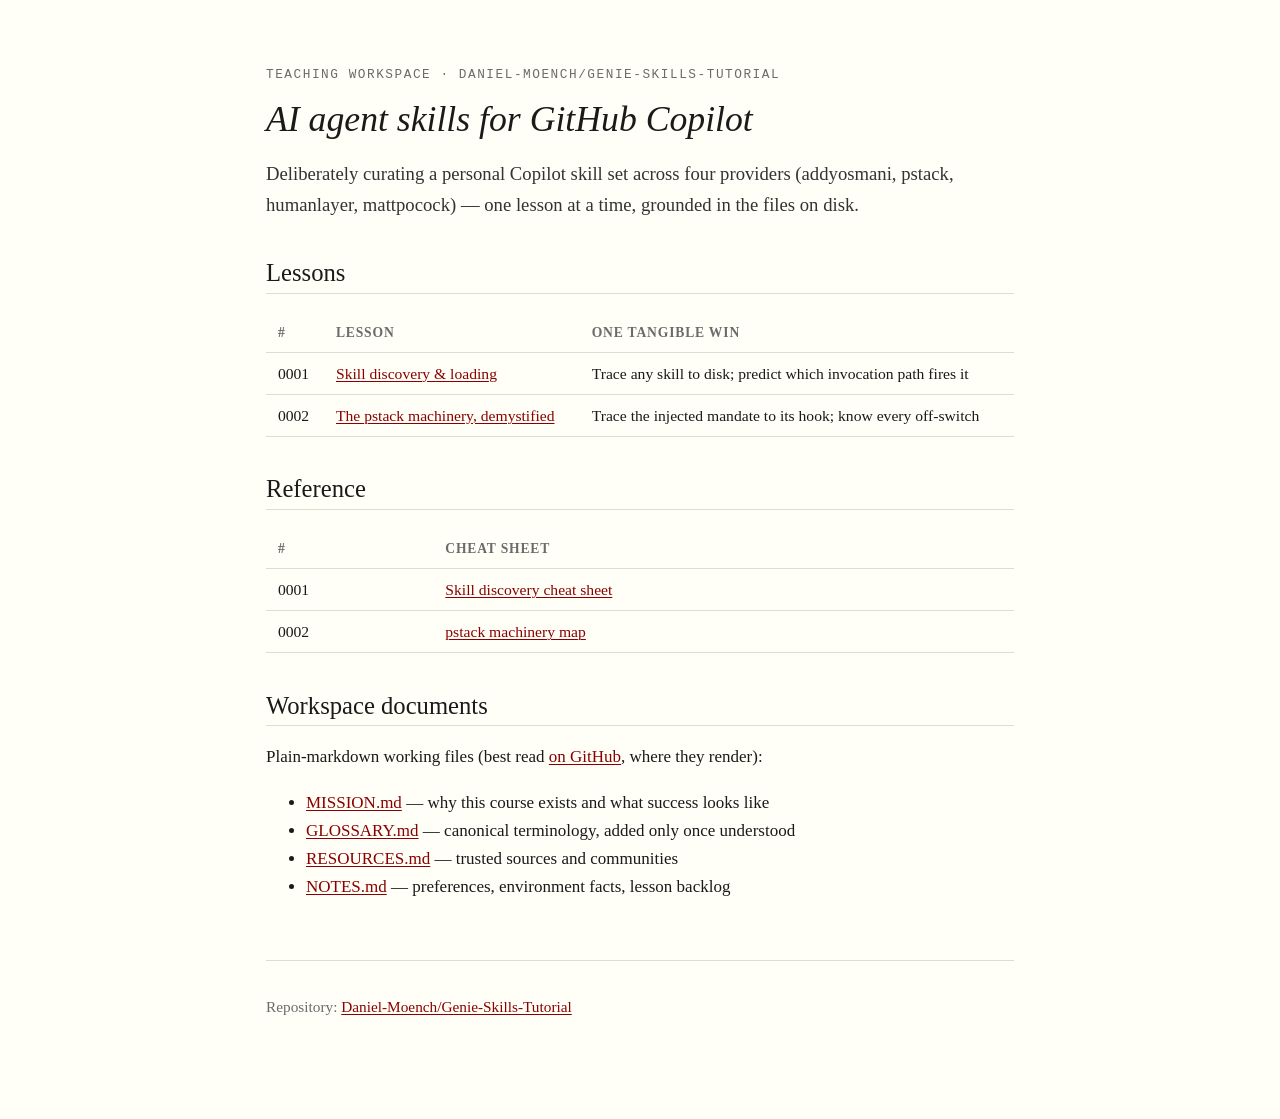
==== index.html @ 9d07ddc0 "feat: lesson 2 pstack demystified, Pages index * Add lesson `0002-pstack-demystified.html`: traces t" ====
<!DOCTYPE html>
<html lang="en">
<head>
<meta charset="utf-8">
<meta name="viewport" content="width=device-width, initial-scale=1">
<title>AI agent skills for GitHub Copilot · Teaching workspace</title>
<link rel="stylesheet" href="assets/course.css">
</head>
<body>
<main>
  <p class="kicker">Teaching workspace · Daniel-Moench/Genie-Skills-Tutorial</p>
  <h1>AI agent skills for GitHub Copilot</h1>
  <p class="lede">Deliberately curating a personal Copilot skill set across
  four providers (addyosmani, pstack, humanlayer, mattpocock) — one lesson at
  a time, grounded in the files on disk.</p>

  <h2>Lessons</h2>
  <table>
    <tr><th>#</th><th>Lesson</th><th>One tangible win</th></tr>
    <tr>
      <td>0001</td>
      <td><a href="lessons/0001-skill-discovery-and-loading.html">Skill discovery &amp; loading</a></td>
      <td>Trace any skill to disk; predict which invocation path fires it</td>
    </tr>
    <tr>
      <td>0002</td>
      <td><a href="lessons/0002-pstack-demystified.html">The pstack machinery, demystified</a></td>
      <td>Trace the injected mandate to its hook; know every off-switch</td>
    </tr>
  </table>

  <h2>Reference</h2>
  <table>
    <tr><th>#</th><th>Cheat sheet</th></tr>
    <tr>
      <td>0001</td>
      <td><a href="reference/0001-skill-discovery-cheatsheet.html">Skill discovery cheat sheet</a></td>
    </tr>
    <tr>
      <td>0002</td>
      <td><a href="reference/0002-pstack-machinery-map.html">pstack machinery map</a></td>
    </tr>
  </table>

  <h2>Workspace documents</h2>
  <p>Plain-markdown working files (best read
  <a href="https://github.com/Daniel-Moench/Genie-Skills-Tutorial">on
  GitHub</a>, where they render):</p>
  <ul>
    <li><a href="MISSION.md">MISSION.md</a> — why this course exists and what success looks like</li>
    <li><a href="GLOSSARY.md">GLOSSARY.md</a> — canonical terminology, added only once understood</li>
    <li><a href="RESOURCES.md">RESOURCES.md</a> — trusted sources and communities</li>
    <li><a href="NOTES.md">NOTES.md</a> — preferences, environment facts, lesson backlog</li>
  </ul>

  <nav class="lesson-nav">
    <ul>
      <li>Repository: <a href="https://github.com/Daniel-Moench/Genie-Skills-Tutorial">Daniel-Moench/Genie-Skills-Tutorial</a></li>
    </ul>
  </nav>
</main>
</body>
</html>
---- assets/course.css ----
/* course.css — shared stylesheet for all lessons and reference docs.
   Tufte-inspired: generous whitespace, readable measure, print-friendly. */

:root {
  --ink: #1a1a1a;
  --paper: #fffff8;
  --muted: #6b6b6b;
  --accent: #8a0000;
  --rule: #ddddd0;
  --code-bg: #f4f4ec;
  --ok: #1a6b2a;
  --bad: #a01818;
  --ok-bg: #e9f5ec;
  --bad-bg: #f9e9e9;
}

* { box-sizing: border-box; }

html { font-size: 17px; }

body {
  font-family: Palatino, "Palatino Linotype", Georgia, serif;
  color: var(--ink);
  background: var(--paper);
  margin: 0;
  padding: 3rem 1.5rem 5rem;
  line-height: 1.65;
}

main {
  max-width: 44rem;
  margin: 0 auto;
}

h1, h2, h3 {
  font-weight: 400;
  line-height: 1.2;
  margin: 2.2rem 0 0.8rem;
}

h1 { font-size: 2.1rem; font-style: italic; margin-top: 0; }
h2 { font-size: 1.45rem; border-bottom: 1px solid var(--rule); padding-bottom: 0.3rem; }
h3 { font-size: 1.15rem; font-style: italic; }

.kicker {
  text-transform: uppercase;
  letter-spacing: 0.12em;
  font-size: 0.75rem;
  color: var(--muted);
  font-family: Consolas, Menlo, monospace;
}

.lede { font-size: 1.1rem; color: #333; }

a { color: var(--accent); text-decoration-thickness: 1px; text-underline-offset: 2px; }
a:hover { text-decoration-thickness: 2px; }

code, pre {
  font-family: Consolas, Menlo, "DejaVu Sans Mono", monospace;
  font-size: 0.85em;
}

code {
  background: var(--code-bg);
  padding: 0.1em 0.35em;
  border-radius: 3px;
}

pre {
  background: var(--code-bg);
  border: 1px solid var(--rule);
  border-radius: 4px;
  padding: 0.9rem 1rem;
  overflow-x: auto;
  line-height: 1.5;
}

pre code { background: none; padding: 0; }

table {
  border-collapse: collapse;
  width: 100%;
  margin: 1.2rem 0;
  font-size: 0.92rem;
}

th, td {
  text-align: left;
  padding: 0.45rem 0.7rem;
  border-bottom: 1px solid var(--rule);
  vertical-align: top;
}

th {
  font-weight: 600;
  font-size: 0.8rem;
  text-transform: uppercase;
  letter-spacing: 0.06em;
  color: var(--muted);
}

/* Callout blocks: label + hairline rules, no boxes */
.win, .try, .source, .teacher {
  border-top: 1px solid var(--rule);
  border-bottom: 1px solid var(--rule);
  padding: 0.8rem 0.2rem;
  margin: 1.8rem 0;
}

.win::before, .try::before, .source::before, .teacher::before {
  display: block;
  font-family: Consolas, Menlo, monospace;
  font-size: 0.72rem;
  text-transform: uppercase;
  letter-spacing: 0.12em;
  color: var(--accent);
  margin-bottom: 0.3rem;
}

.win::before { content: "The win"; }
.try::before { content: "Try it — ~5 minutes"; }
.source::before { content: "Primary source"; }
.teacher::before { content: "Stuck or curious?"; }

/* Quiz */
.quiz { margin: 2rem 0; }

.quiz fieldset {
  border: 1px solid var(--rule);
  border-radius: 4px;
  margin: 1.1rem 0;
  padding: 0.9rem 1.1rem;
}

.quiz legend {
  font-weight: 600;
  padding: 0 0.4rem;
  font-size: 0.95rem;
}

.quiz button.answer {
  display: block;
  width: 100%;
  text-align: left;
  margin: 0.4rem 0;
  padding: 0.5rem 0.8rem;
  font: inherit;
  font-size: 0.95rem;
  background: #fff;
  border: 1px solid var(--rule);
  border-radius: 4px;
  cursor: pointer;
}

.quiz button.answer:hover:not(:disabled) { border-color: var(--accent); }
.quiz button.answer:disabled { cursor: default; }
.quiz button.answer.correct { background: var(--ok-bg); border-color: var(--ok); }
.quiz button.answer.incorrect { background: var(--bad-bg); border-color: var(--bad); }

.quiz .explain {
  margin: 0.6rem 0 0;
  font-size: 0.9rem;
  color: #333;
  border-top: 1px dashed var(--rule);
  padding-top: 0.5rem;
}

.quiz .verdict { font-weight: 600; }
.quiz .verdict.ok { color: var(--ok); }
.quiz .verdict.bad { color: var(--bad); }

.quiz .score {
  font-style: italic;
  margin-top: 1rem;
}

/* Mermaid diagrams (assets/mermaid.js): keep the code-block frame while the
   source is unrendered; drop it once Mermaid swaps in the SVG. */
pre.mermaid[data-processed="true"] {
  background: none;
  border: none;
  text-align: center;
}

pre.mermaid svg { max-width: 100%; height: auto; }

/* Footer nav */
.lesson-nav {
  margin-top: 3.5rem;
  padding-top: 1rem;
  border-top: 1px solid var(--rule);
  font-size: 0.9rem;
  color: var(--muted);
}

.lesson-nav ul { list-style: none; padding: 0; }
.lesson-nav li { margin: 0.25rem 0; }

@media print {
  body { padding: 0; }
  .quiz button.answer { border: 1px solid #999; }
  .lesson-nav, .teacher { display: none; }
  a { color: inherit; }
}
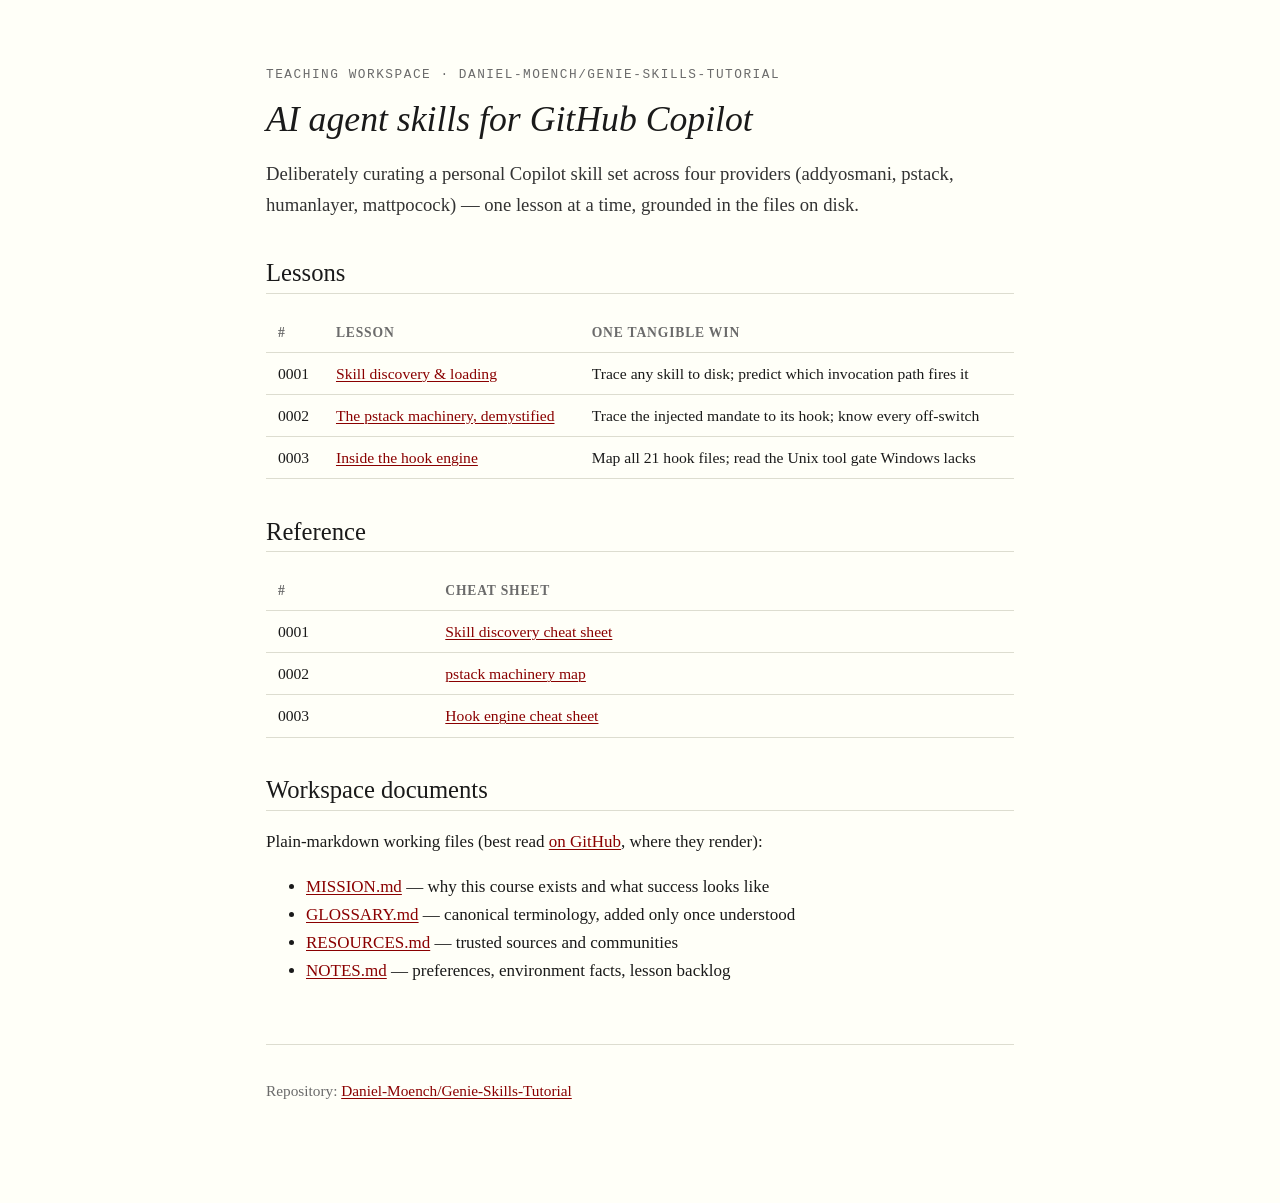
==== commit 75fd8fcd: "feat: lesson 0003 inside the hook engine, plus lesson 0002 corrections * Daniel's pushback on lesson" ====
--- a/index.html
+++ b/index.html
@@ -27,6 +27,11 @@
       <td><a href="lessons/0002-pstack-demystified.html">The pstack machinery, demystified</a></td>
       <td>Trace the injected mandate to its hook; know every off-switch</td>
     </tr>
+    <tr>
+      <td>0003</td>
+      <td><a href="lessons/0003-inside-the-hook-engine.html">Inside the hook engine</a></td>
+      <td>Map all 21 hook files; read the Unix tool gate Windows lacks</td>
+    </tr>
   </table>
 
   <h2>Reference</h2>
@@ -39,6 +44,10 @@
     <tr>
       <td>0002</td>
       <td><a href="reference/0002-pstack-machinery-map.html">pstack machinery map</a></td>
+    </tr>
+    <tr>
+      <td>0003</td>
+      <td><a href="reference/0003-hook-engine-cheatsheet.html">Hook engine cheat sheet</a></td>
     </tr>
   </table>
 
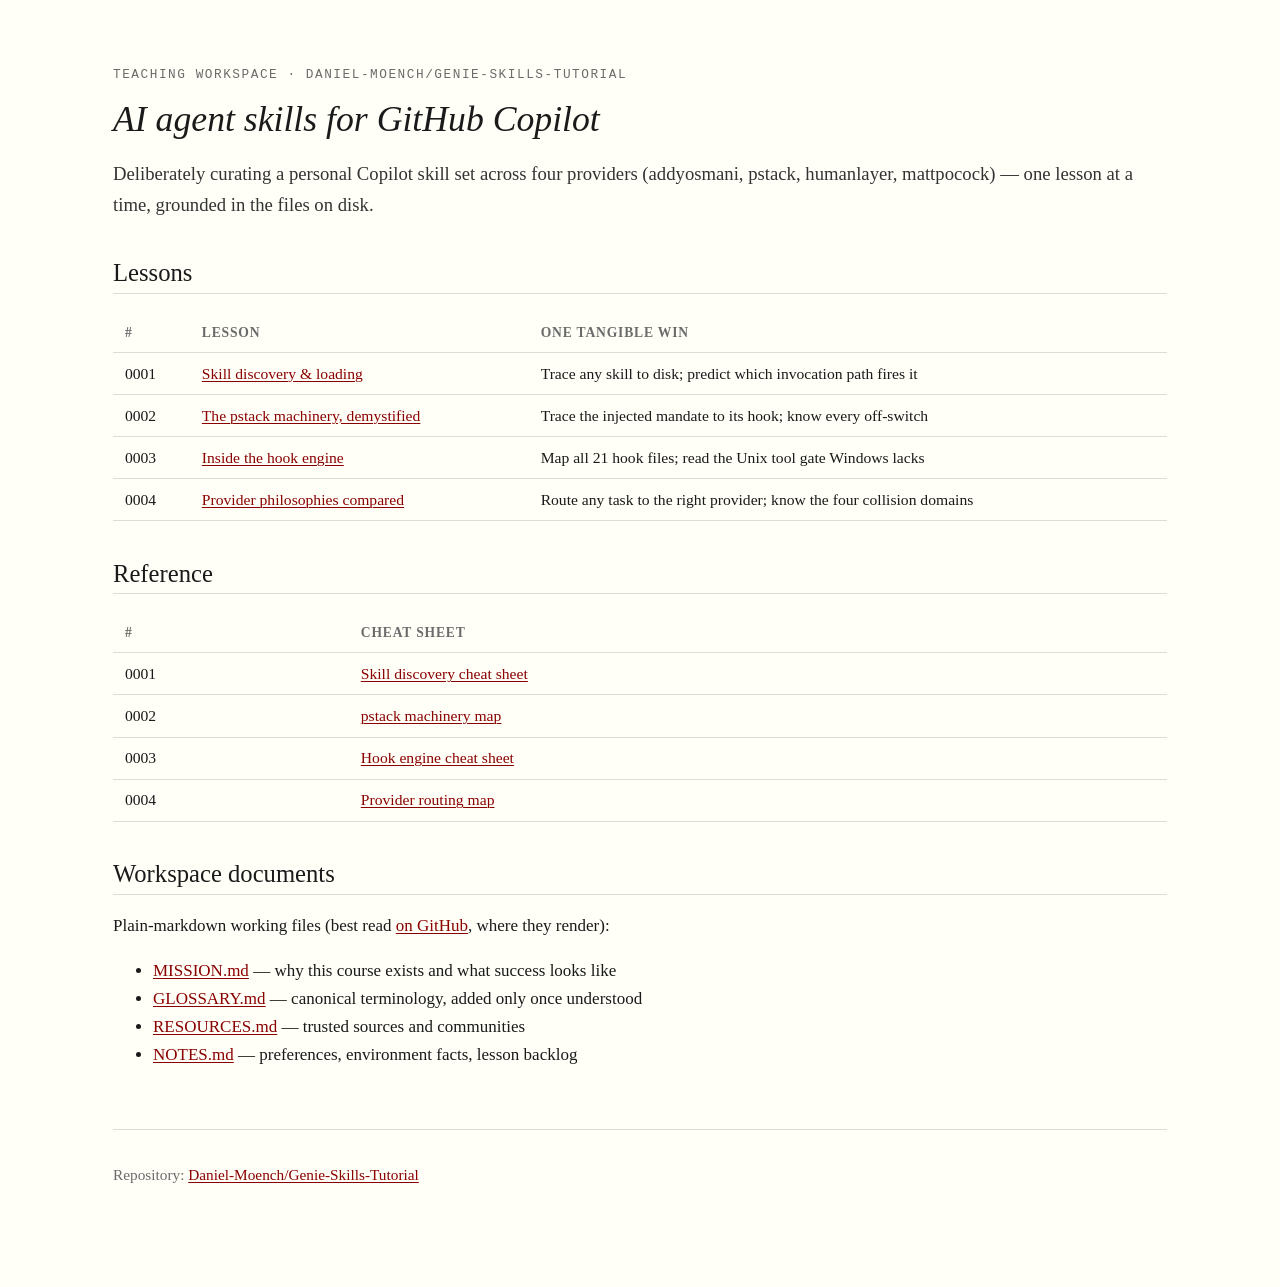
==== commit e07af4f1: "feat: lesson 0004 provider philosophies compared, with routing map * Adds `lessons/0004-provider-phi" ====
--- a/index.html
+++ b/index.html
@@ -32,6 +32,11 @@
       <td><a href="lessons/0003-inside-the-hook-engine.html">Inside the hook engine</a></td>
       <td>Map all 21 hook files; read the Unix tool gate Windows lacks</td>
     </tr>
+    <tr>
+      <td>0004</td>
+      <td><a href="lessons/0004-provider-philosophies-compared.html">Provider philosophies compared</a></td>
+      <td>Route any task to the right provider; know the four collision domains</td>
+    </tr>
   </table>
 
   <h2>Reference</h2>
@@ -48,6 +53,10 @@
     <tr>
       <td>0003</td>
       <td><a href="reference/0003-hook-engine-cheatsheet.html">Hook engine cheat sheet</a></td>
+    </tr>
+    <tr>
+      <td>0004</td>
+      <td><a href="reference/0004-provider-routing-map.html">Provider routing map</a></td>
     </tr>
   </table>
 
--- a/assets/course.css
+++ b/assets/course.css
@@ -28,7 +28,7 @@
 }
 
 main {
-  max-width: 44rem;
+  max-width: 62rem;
   margin: 0 auto;
 }
 
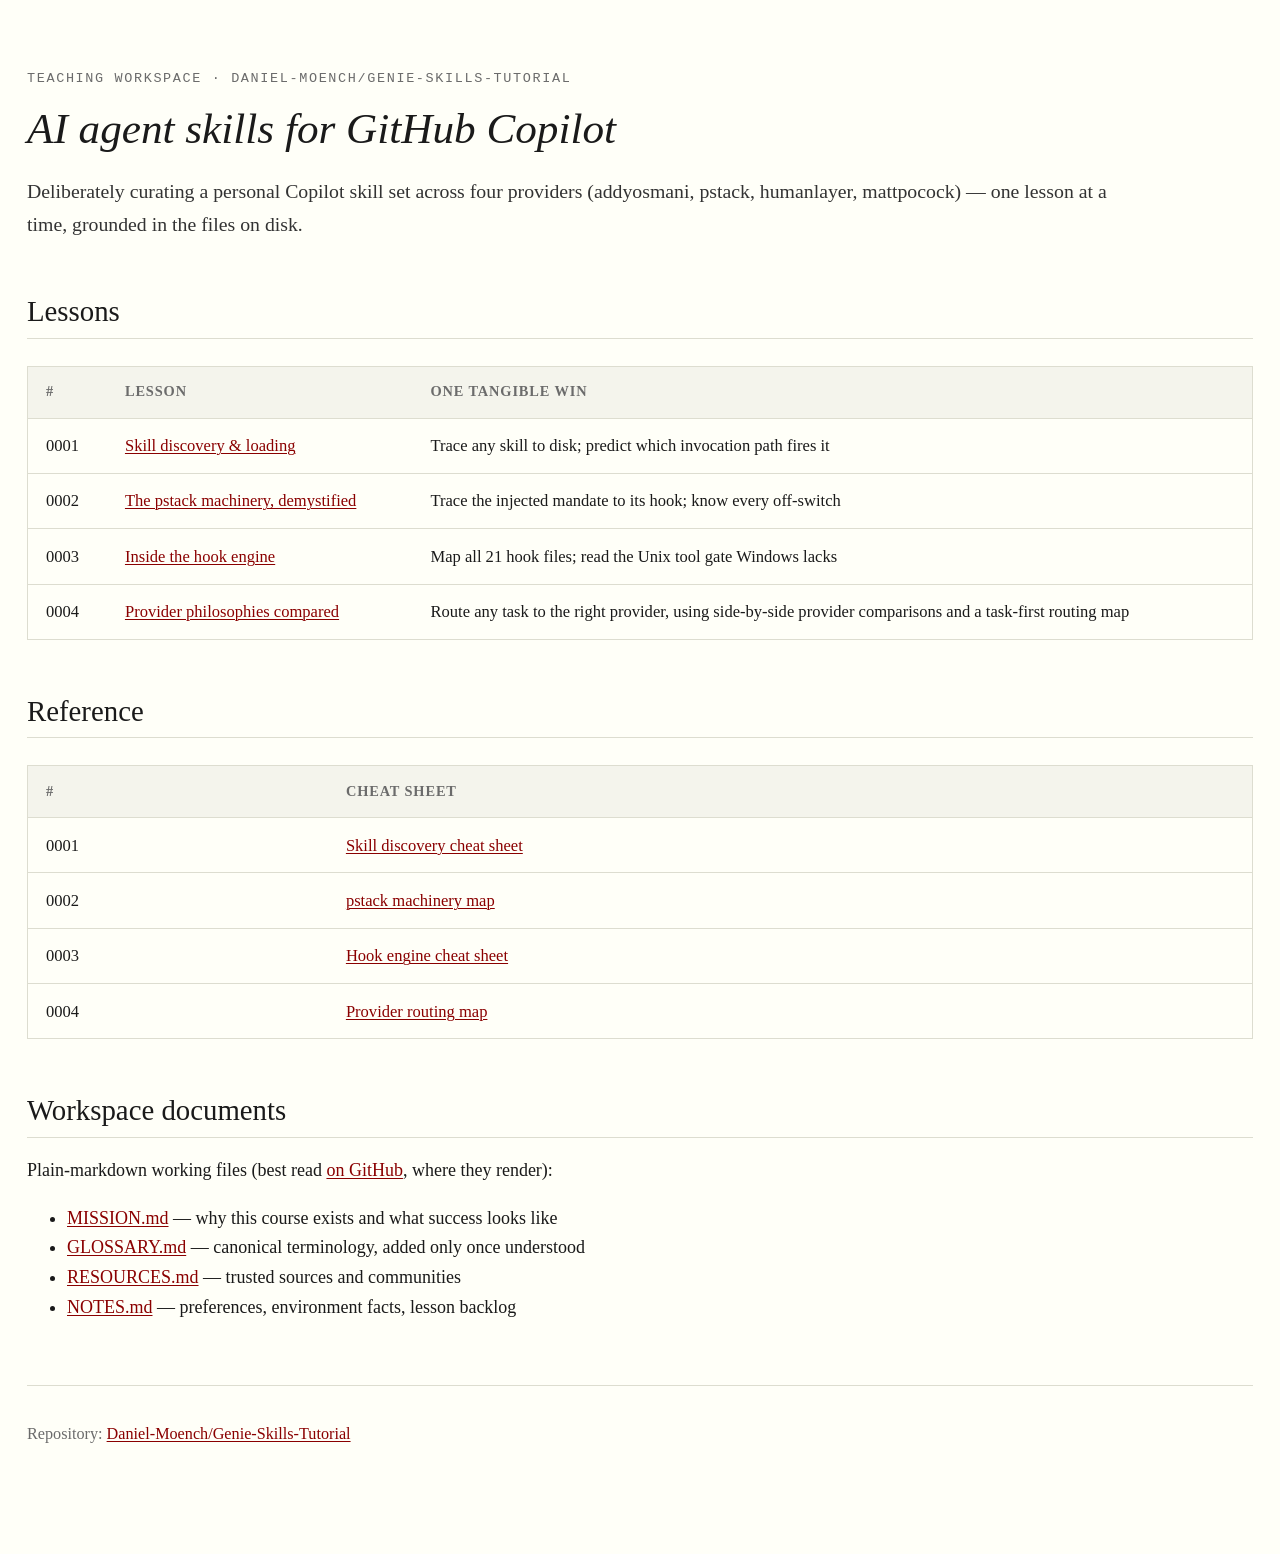
==== commit c4f49e4e: "feat: visual provider comparisons and responsive shared layouts * Lesson 0004 leaned on Mermaid diag" ====
--- a/index.html
+++ b/index.html
@@ -15,6 +15,7 @@
   a time, grounded in the files on disk.</p>
 
   <h2>Lessons</h2>
+  <div class="table-scroll" role="region" aria-label="Lessons" tabindex="0">
   <table>
     <tr><th>#</th><th>Lesson</th><th>One tangible win</th></tr>
     <tr>
@@ -35,11 +36,14 @@
     <tr>
       <td>0004</td>
       <td><a href="lessons/0004-provider-philosophies-compared.html">Provider philosophies compared</a></td>
-      <td>Route any task to the right provider; know the four collision domains</td>
+      <td>Route any task to the right provider, using side-by-side provider
+      comparisons and a task-first routing map</td>
     </tr>
   </table>
+  </div>
 
   <h2>Reference</h2>
+  <div class="table-scroll" role="region" aria-label="Reference" tabindex="0">
   <table>
     <tr><th>#</th><th>Cheat sheet</th></tr>
     <tr>
@@ -59,6 +63,7 @@
       <td><a href="reference/0004-provider-routing-map.html">Provider routing map</a></td>
     </tr>
   </table>
+  </div>
 
   <h2>Workspace documents</h2>
   <p>Plain-markdown working files (best read
--- a/assets/course.css
+++ b/assets/course.css
@@ -12,11 +12,12 @@
   --bad: #a01818;
   --ok-bg: #e9f5ec;
   --bad-bg: #f9e9e9;
+  --reading-width: 62rem;
 }
 
 * { box-sizing: border-box; }
 
-html { font-size: 17px; }
+html { font-size: 18px; }
 
 body {
   font-family: Palatino, "Palatino Linotype", Georgia, serif;
@@ -28,9 +29,16 @@
 }
 
 main {
-  max-width: 62rem;
+  max-width: 96rem;
   margin: 0 auto;
 }
+
+main > p, main > ul, main > ol,
+main > .win, main > .source, main > .teacher {
+  max-width: var(--reading-width);
+}
+
+main > *, .lesson-step > *, .comparison-grid > * { min-width: 0; }
 
 h1, h2, h3 {
   font-weight: 400;
@@ -38,9 +46,11 @@
   margin: 2.2rem 0 0.8rem;
 }
 
-h1 { font-size: 2.1rem; font-style: italic; margin-top: 0; }
-h2 { font-size: 1.45rem; border-bottom: 1px solid var(--rule); padding-bottom: 0.3rem; }
+h1 { font-size: 2.4rem; font-style: italic; margin-top: 0; }
+h2 { font-size: 1.6rem; border-bottom: 1px solid var(--rule); padding-bottom: 0.5rem; margin-top: 3rem; }
 h3 { font-size: 1.15rem; font-style: italic; }
+
+h2[id], h3[id] { scroll-margin-top: 1.5rem; }
 
 .kicker {
   text-transform: uppercase;
@@ -55,6 +65,10 @@
 a { color: var(--accent); text-decoration-thickness: 1px; text-underline-offset: 2px; }
 a:hover { text-decoration-thickness: 2px; }
 
+:focus-visible { outline: 2px solid var(--accent); outline-offset: 4px; }
+
+p, li, dd, th, td, h1, h2, h3, legend, button { overflow-wrap: anywhere; }
+
 code, pre {
   font-family: Consolas, Menlo, "DejaVu Sans Mono", monospace;
   font-size: 0.85em;
@@ -75,7 +89,9 @@
   line-height: 1.5;
 }
 
-pre code { background: none; padding: 0; }
+pre code { background: none; padding: 0; overflow-wrap: normal; }
+
+pre { max-width: 100%; }
 
 table {
   border-collapse: collapse;
@@ -98,6 +114,221 @@
   letter-spacing: 0.06em;
   color: var(--muted);
 }
+
+.table-scroll {
+  max-width: 100%;
+  overflow-x: auto;
+  margin: 1.5rem 0;
+  border: 1px solid var(--rule);
+}
+
+.table-scroll table { min-width: 38rem; margin: 0; }
+.table-scroll .comparison-table { min-width: 64rem; table-layout: fixed; }
+.table-scroll th { background: var(--code-bg); }
+.table-scroll th[scope="row"] {
+  font: inherit;
+  font-weight: 600;
+  color: var(--ink);
+  text-transform: none;
+  letter-spacing: normal;
+}
+.table-scroll tr:last-child > * { border-bottom: 0; }
+.table-scroll th, .table-scroll td { padding: 0.75rem 1rem; }
+caption { text-align: left; padding: 0.75rem 1rem; color: var(--muted); }
+
+.table-hint, .figure-note { color: var(--muted); font-size: 0.85rem; }
+
+.visually-hidden {
+  position: absolute;
+  width: 1px;
+  height: 1px;
+  overflow: hidden;
+  clip-path: inset(50%);
+  white-space: nowrap;
+}
+
+.page-nav {
+  display: flex;
+  flex-wrap: wrap;
+  gap: 0.5rem 1.5rem;
+  margin-bottom: 2rem;
+  font-size: 0.85rem;
+}
+
+.section-nav {
+  display: flex;
+  flex-wrap: wrap;
+  gap: 0.5rem 1.5rem;
+  padding: 1rem 0;
+  margin: 1.5rem 0;
+  border-block: 1px solid var(--rule);
+}
+
+.lesson-step {
+  display: grid;
+  grid-template-columns: minmax(16rem, 1fr) minmax(0, 2.5fr);
+  gap: 2rem;
+  align-items: start;
+  margin: 2rem 0;
+}
+
+.lesson-step h3 { margin-top: 0; }
+.step-number, .figure-label {
+  display: block;
+  color: var(--accent);
+  font-family: Consolas, Menlo, monospace;
+  font-size: 0.75rem;
+  letter-spacing: 0.06em;
+  text-transform: uppercase;
+  margin-bottom: 0.5rem;
+}
+
+.visual {
+  margin: 0;
+  padding: 1.5rem;
+  border: 1px solid var(--rule);
+}
+
+.visual figcaption { margin-bottom: 1rem; }
+.visual p { margin: 0.5rem 0 0; }
+
+.provider-mattpocock { --provider-ink: #735823; --provider-wash: #f6f0df; }
+.provider-addyosmani { --provider-ink: #28586b; --provider-wash: #eef4f5; }
+.provider-pstack { --provider-ink: #8a0000; --provider-wash: #fbf0ed; }
+.provider-humanlayer { --provider-ink: #326345; --provider-wash: #edf4eb; }
+
+.provider-name { color: var(--provider-ink, var(--ink)); font-weight: 600; }
+
+.control-axis {
+  display: grid;
+  grid-template-columns: repeat(3, minmax(0, 1fr));
+  gap: 1rem;
+  list-style: none;
+  padding: 0;
+  margin: 0;
+}
+
+.control-axis > li {
+  min-width: 0;
+  padding: 1rem;
+  border-top: 3px solid var(--provider-ink, var(--rule));
+  background: var(--provider-wash, var(--code-bg));
+}
+
+.control-axis .axis-gap {
+  display: grid;
+  place-content: center;
+  text-align: center;
+  background: none;
+  border: 0;
+  color: var(--muted);
+  font-size: 0.85rem;
+}
+
+.axis-scale {
+  display: flex;
+  justify-content: space-between;
+  gap: 1rem;
+  padding-top: 0.75rem;
+  margin-top: 0.75rem;
+  border-top: 1px solid var(--rule);
+  font-size: 0.8rem;
+  color: var(--muted);
+}
+
+.document-lane {
+  margin-top: 1.5rem;
+  padding: 1rem;
+  border-top: 3px solid var(--provider-ink);
+  background: var(--provider-wash);
+}
+
+.flow-steps {
+  display: grid;
+  grid-template-columns: repeat(4, minmax(0, 1fr));
+  gap: 1.5rem;
+  list-style: none;
+  padding: 0;
+  margin: 1rem 0;
+  counter-reset: flow;
+}
+
+.flow-steps li { position: relative; min-width: 0; counter-increment: flow; }
+.flow-steps li::before {
+  content: counter(flow, decimal-leading-zero);
+  display: block;
+  font-family: Consolas, Menlo, monospace;
+  font-size: 0.75rem;
+  color: var(--provider-ink, var(--muted));
+}
+.flow-steps li + li::after {
+  content: "→";
+  position: absolute;
+  top: 1.25rem;
+  left: -1.25rem;
+  color: var(--provider-ink, var(--muted));
+}
+.flow-steps strong, .flow-steps small { display: block; }
+.flow-steps small { font-size: 0.8rem; color: var(--muted); }
+
+.comparison-grid {
+  display: grid;
+  grid-template-columns: repeat(2, minmax(0, 1fr));
+  gap: 1.5rem 2rem;
+  margin: 1.5rem 0;
+}
+
+.comparison-card {
+  padding: 1.5rem;
+  border: 1px solid var(--rule);
+  border-top: 3px solid var(--provider-ink, var(--rule));
+}
+.comparison-card h3 { margin: 0; font-size: 1.5rem; font-style: normal; }
+.comparison-card .card-summary { margin: 0.5rem 0 1.5rem; color: var(--muted); }
+
+.facts { margin: 0; }
+.facts > div {
+  display: grid;
+  grid-template-columns: 8rem minmax(0, 1fr);
+  gap: 1rem;
+  border-top: 1px solid var(--rule);
+  padding: 0.75rem 0;
+}
+.facts dt { color: var(--muted); font-size: 0.85rem; }
+.facts dd { margin: 0; }
+
+details { margin-top: 1rem; }
+summary { cursor: pointer; color: var(--accent); }
+details p { max-width: var(--reading-width); }
+
+.coverage {
+  display: block;
+  width: fit-content;
+  padding: 0.1rem 0.4rem;
+  margin-bottom: 0.5rem;
+  border: 1px solid var(--rule);
+  font-family: Consolas, Menlo, monospace;
+  font-size: 0.7rem;
+}
+.coverage-direct { color: var(--ok); background: var(--ok-bg); }
+.coverage-partial { color: #735823; background: #f6f0df; }
+.coverage-none { color: var(--muted); background: var(--code-bg); }
+
+.route-list { list-style: none; padding: 0; margin: 1.5rem 0; max-width: none; }
+.route-list > li {
+  display: grid;
+  grid-template-columns: minmax(0, 1fr) 2rem minmax(0, 1fr) minmax(0, 1.3fr);
+  gap: 1.5rem;
+  align-items: center;
+  padding: 1.25rem 0;
+  border-top: 1px solid var(--rule);
+}
+.route-list > li:last-child { border-bottom: 1px solid var(--rule); }
+.route-list h3 { margin: 0; font: inherit; font-weight: 600; }
+.route-list p { margin: 0; }
+.route-target strong { display: block; }
+.route-reason { color: var(--muted); font-size: 0.9rem; }
+.route-arrow { color: var(--muted); text-align: center; }
 
 /* Callout blocks: label + hairline rules, no boxes */
 .win, .try, .source, .teacher {
@@ -123,7 +354,8 @@
 .teacher::before { content: "Stuck or curious?"; }
 
 /* Quiz */
-.quiz { margin: 2rem 0; }
+.quiz { margin: 2rem 0; max-width: var(--reading-width); }
+.quiz fieldset { min-width: 0; }
 
 .quiz fieldset {
   border: 1px solid var(--rule);
@@ -182,7 +414,7 @@
   text-align: center;
 }
 
-pre.mermaid svg { max-width: 100%; height: auto; }
+pre.mermaid svg { height: auto; }
 
 /* Footer nav */
 .lesson-nav {
@@ -196,9 +428,47 @@
 .lesson-nav ul { list-style: none; padding: 0; }
 .lesson-nav li { margin: 0.25rem 0; }
 
+@media (max-width: 70rem) {
+  .lesson-step { grid-template-columns: minmax(0, 1fr); gap: 0.75rem; }
+  .lesson-step > div > p { max-width: var(--reading-width); }
+}
+
+@media (max-width: 48rem) {
+  body { padding: 1.5rem 1rem 3rem; }
+  h1 { font-size: 2rem; }
+  .comparison-grid, .control-axis, .flow-steps { grid-template-columns: minmax(0, 1fr); }
+  .control-axis .axis-gap { display: none; }
+  .axis-scale { flex-direction: column; }
+  .visual, .comparison-card { padding: 1rem; }
+  .facts > div { grid-template-columns: minmax(0, 1fr); gap: 0.25rem; }
+  .flow-steps { gap: 1.75rem; }
+  .flow-steps li + li::after { content: "↓"; top: -1.65rem; left: 0; }
+  .route-list > li { grid-template-columns: minmax(0, 1fr); gap: 0.75rem; }
+  .route-arrow { display: none; }
+}
+
 @media print {
+  html { font-size: 11pt; }
   body { padding: 0; }
+  main { max-width: none; }
+  main > p, main > ul, main > ol,
+  main > .win, main > .source, main > .teacher { max-width: none; }
+  .lesson-step { display: block; }
+  .visual, .comparison-card, .route-list > li { break-inside: avoid; }
+  .comparison-grid { display: block; }
+  .comparison-card { margin: 1rem 0; }
+  .table-scroll { overflow: visible; border: 0; }
+  .table-scroll table, .table-scroll .comparison-table {
+    min-width: 0;
+    table-layout: fixed;
+    font-size: 0.8rem;
+  }
+  .table-scroll th, .table-scroll td { padding: 0.4rem; }
+  pre { white-space: pre-wrap; overflow-wrap: anywhere; }
+  pre.mermaid svg { max-width: 100% !important; }
+  details::details-content { content-visibility: visible; display: block; }
+  details > summary { display: none; }
   .quiz button.answer { border: 1px solid #999; }
-  .lesson-nav, .teacher { display: none; }
+  .lesson-nav, .page-nav, .section-nav, .table-hint, .teacher { display: none; }
   a { color: inherit; }
 }
